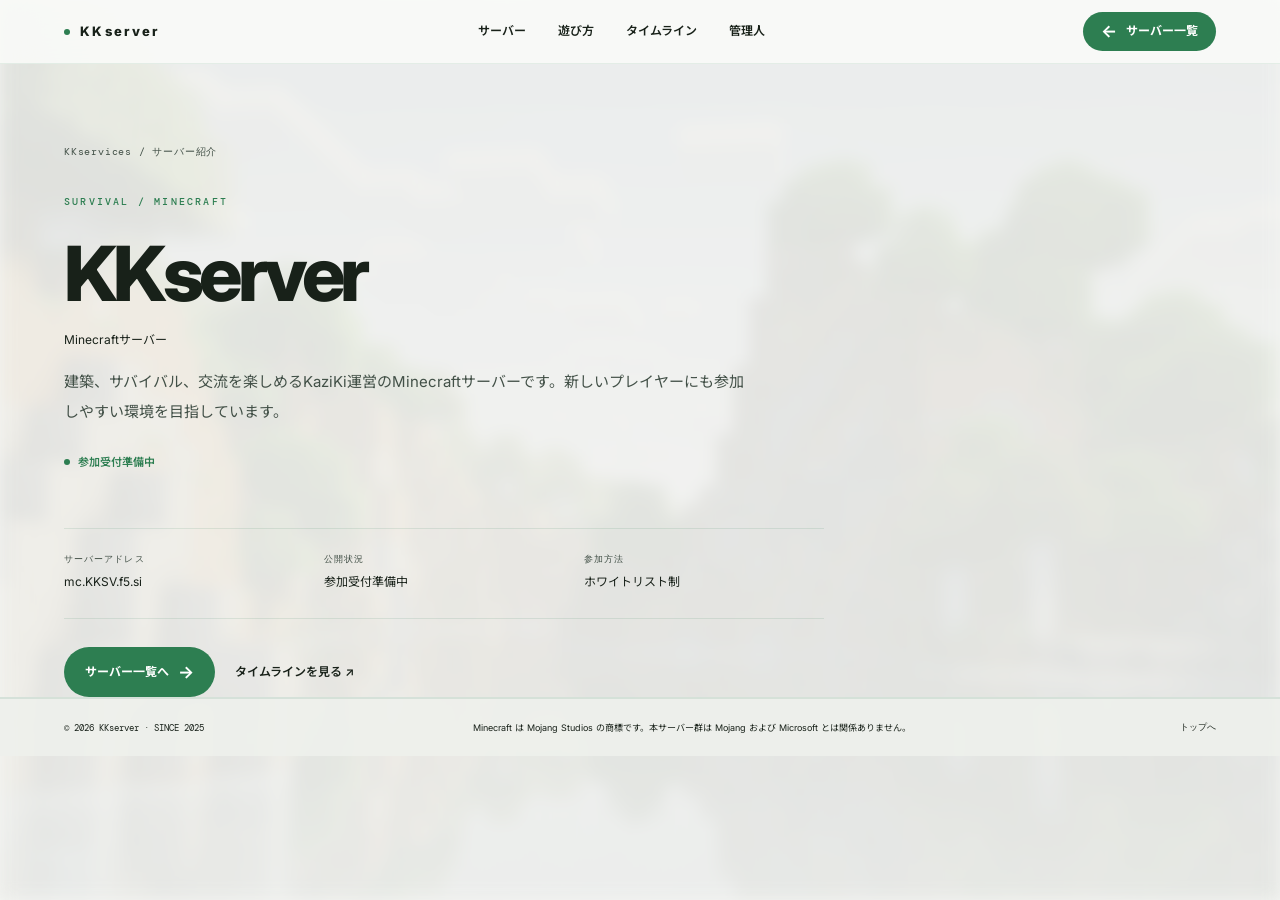
==== KKserver/index.html @ ba11d79d "Refactor code structure for improved readability and maintainability" ====
<!DOCTYPE html>
<html lang="ja">
<head>
  <meta charset="UTF-8">
  <meta name="viewport" content="width=device-width, initial-scale=1.0">
  <meta name="theme-color" content="#F4F5F2">
  <meta name="description" content="KKserver — Minecraftサーバー紹介">
  <title>KKserver — Minecraftサーバー</title>
  <link rel="preconnect" href="https://fonts.googleapis.com">
  <link rel="preconnect" href="https://fonts.gstatic.com" crossorigin>
  <link href="https://fonts.googleapis.com/css2?family=DM+Mono:wght@400;500&family=Inter:wght@400;500;600;700;800&family=Noto+Sans+JP:wght@400;500;600;700;800&display=swap" rel="stylesheet">
  <link rel="stylesheet" href="../style.css">
</head>
<body>
  <div class="site-background" aria-hidden="true"></div>
  <header class="site-header">
    <a class="brand" href="../index.html#top" aria-label="KKserver ホーム"><span></span>KKserver</a>
    <button class="menu-toggle" type="button" aria-label="メニューを開く" aria-expanded="false"><i></i><i></i></button>
    <nav class="main-nav" aria-label="メインナビゲーション">
      <a href="../index.html#servers">サーバー</a>
      <a href="../index.html#services">遊び方</a>
      <a href="../index.html#timeline">タイムライン</a>
      <a href="../index.html#admin">管理人</a>
    </nav>
    <a class="header-cta" href="../index.html#servers"><span class="chat-icon">←</span> サーバー一覧</a>
  </header>
  <main class="content-wrap service-detail">
    <div class="service-detail-breadcrumb"><a href="../index.html#top">KKservices</a> / サーバー紹介</div>
    <div class="service-detail-copy">
      <span class="section-kicker">SURVIVAL / MINECRAFT</span>
      <h1>KKserver</h1>
      <span class="service-type">Minecraftサーバー</span>
      <p>建築、サバイバル、交流を楽しめるKaziKi運営のMinecraftサーバーです。新しいプレイヤーにも参加しやすい環境を目指しています。</p>
      <div class="service-detail-status"><span class="status-dot"></span>参加受付準備中</div>
      <dl class="service-detail-info">
        <div><dt>サーバーアドレス</dt><dd>mc.KKSV.f5.si</dd></div>
        <div><dt>公開状況</dt><dd>参加受付準備中</dd></div>
        <div><dt>参加方法</dt><dd>ホワイトリスト制</dd></div>
      </dl>
      <div class="service-detail-actions">
        <a class="primary-button" href="../index.html#servers">サーバー一覧へ <span>→</span></a>
        <a class="text-link" href="../index.html#timeline">タイムラインを見る ↗</a>
      </div>
    </div>
  </main>
  <footer class="site-footer">
    <div class="footer-bottom content-wrap"><span>© 2026 KKserver · SINCE 2025</span><span>Minecraft は Mojang Studios の商標です。本サーバー群は Mojang および Microsoft とは関係ありません。</span><a href="../index.html#top">トップへ</a></div>
  </footer>
  <script src="../script.js"></script>
</body>
</html>
---- style.css ----
/* ==================================================
   KKServices - ベース設定
   ================================================== */

:root {
  --bg: #f4f5f2;
  --panel: transparent;
  --line: rgba(45, 126, 81, 0.12);
  --text: rgb(var(--dynamic-text, 255 255 255));
  --muted: rgb(var(--dynamic-muted, 238 243 239));
  --soft: rgb(var(--dynamic-soft, 221 229 223));
  --accent: #2d7e51;
  --background-blur: 0px;
  --background-opacity: 0;
  --dynamic-text: 255 255 255;
  --dynamic-muted: 238 243 239;
  --dynamic-soft: 221 229 223;
  --text-shadow-alpha: 0.42;
  --mono: "DM Mono", monospace;
  --sans: "Inter", "Noto Sans JP", sans-serif;
  --content: 100%;
}

* {
  box-sizing: border-box;
}

html {
  scroll-behavior: smooth;
  scroll-padding-top: 90px;
}

body {
  margin: 0;
  overflow-x: hidden;

  color: var(--text);
  background: var(--bg);

  font-family: var(--sans);
  font-size: 14px;
  line-height: 1.9;
  text-shadow:
    0 2px 12px rgba(8, 20, 12, var(--text-shadow-alpha));
}

a {
  color: inherit;
  text-decoration: none;
}

a:focus-visible,
button:focus-visible {
  outline: 2px solid var(--accent);
  outline-offset: 4px;
}

/* ==================================================
   背景
   ================================================== */

.site-background {
  position: fixed;
  inset: 0;
  z-index: -1;

  pointer-events: none;
  opacity: 1;

  background:
    linear-gradient(
      180deg,
      rgba(248, 249, 247, 0.08) 0%,
      rgba(244, 245, 242, 0.12) 80%,
      rgba(238, 240, 236, 0.28) 100%
    ),
    url("assets/background.png") center 30% / cover no-repeat;
  filter: blur(var(--background-blur));
  transition: filter 0.12s linear;
}

.site-background::after {
  content: "";

  position: absolute;
  inset: 0;

  background: #f4f5f2;
  opacity: var(--background-opacity);
  transition: opacity 0.12s linear;
}

/* ==================================================
   ヘッダー
   ================================================== */

.site-header {
  position: sticky;
  top: 0;
  z-index: 20;

  height: 64px;
  padding-inline: 5vw;

  display: flex;
  align-items: center;
  justify-content: space-between;
  gap: 30px;

  background: rgba(250, 251, 249, 0.88);
  border-bottom: 1px solid rgba(45, 126, 81, 0.10);
  backdrop-filter: blur(18px);
}

.brand {
  display: inline-flex;
  align-items: center;
  gap: 10px;

  font-size: 13px;
  font-weight: 800;
  letter-spacing: 0.18em;
  white-space: nowrap;
}

.brand span,
.status-dot {
  display: inline-block;

  width: 6px;
  height: 6px;

  flex: 0 0 auto;
  border-radius: 50%;
  background: var(--accent);
}

.main-nav {
  display: flex;
  align-items: center;
  gap: 32px;

  margin-left: auto;
  margin-right: auto;
}

.main-nav a,
.text-link {
  color: #ffffff;
  font-size: 12px;
  font-weight: 600;
  transition: color 0.2s;
}

.main-nav a:hover,
.text-link:hover {
  color: var(--accent);
}

.header-cta,
.primary-button {
  display: inline-flex;
  align-items: center;
  justify-content: center;
  gap: 9px;

  min-width: 145px;
  padding: 8px 18px;

  color: #ffffff;
  background: #2d7e51;
  border-radius: 99px;

  font-size: 12px;
  font-weight: 700;
  white-space: nowrap;
  transition:
    transform 0.2s,
    background 0.2s;
}

.header-cta {
  min-width: 0;
}

.header-cta:hover,
.primary-button:hover {
  transform: translateY(-2px);
  background: #3b9665;
}

.chat-icon {
  font-size: 17px;
  line-height: 1;
}

.menu-toggle {
  display: none;

  padding: 8px;

  border: 0;
  background: none;
}

.menu-toggle i {
  display: block;

  width: 22px;
  height: 1px;
  margin: 6px;

  background: #172016;
}

.content-wrap {
  width: 100%;
  margin-inline: 0;
  padding-inline: 5vw;
}

/* ==================================================
   ヒーロー
   ================================================== */

.hero {
  min-height: calc(100svh - 64px);
  padding-top: clamp(48px, 12vh, 120px);
}

.hero-copy {
  max-width: 680px;
  color: #ffffff;
  text-shadow: 0 2px 14px rgba(8, 20, 12, 0.38);
}

.hero-copy h1,
.hero-copy .hero-lead,
.hero-copy .hero-stats,
.hero-copy .hero-stats span,
.hero-copy .text-link {
  color: #ffffff;
}

.hero-copy .eyebrow-pill {
  color: #ffffff;
  background: rgba(24, 33, 25, 0.38);
  border-color: rgba(255, 255, 255, 0.42);
}

.hero-copy .eyebrow-pill b {
  color: rgba(255, 255, 255, 0.72);
}

.eyebrow-pill {
  display: inline-flex;
  align-items: center;
  gap: 10px;

  padding: 3px 12px;

  color: #ffffff;
  background: rgba(24, 33, 25, 0.38);
  border: 1px solid rgba(255, 255, 255, 0.42);
  border-radius: 30px;

  font: 500 10px var(--mono);
  letter-spacing: 0.13em;
}

.eyebrow-pill .status-dot {
  width: 5px;
  height: 5px;
}

.eyebrow-pill b {
  color: #98a098;
}

h1 {
  margin: 30px 0 12px;

  font-size: clamp(72px, 9vw, 112px);
  line-height: 1;
  letter-spacing: -0.075em;
  font-weight: 800;
}

.hero-lead {
  max-width: 660px;

  color: #ffffff;
  font-size: clamp(15px, 1.2vw, 18px);
  line-height: 2.05;
}

.hero-actions {
  display: flex;
  align-items: center;
  gap: 24px;

  margin-top: clamp(28px, 4vh, 42px);
}

.primary-button {
  min-width: 145px;
  padding: 9px 21px;
}

.primary-button span {
  font-size: 17px;
}

.hero-stats {
  display: flex;
  gap: clamp(60px, 8vw, 120px);

  max-width: 620px;
  margin-top: clamp(42px, 7vh, 72px);
  padding-top: 24px;

  border-top: 1px solid var(--line);
}

.hero-stats div {
  display: flex;
  flex-direction: column;
}

.hero-stats strong {
  font-size: clamp(30px, 3vw, 38px);
  line-height: 1.25;
  letter-spacing: -0.04em;
}

.hero-stats strong small {
  margin-left: 4px;

  font-size: 11px;
  font-weight: 500;
}

.hero-stats span {
  margin-top: 5px;

  color: var(--muted);
  font-size: 11px;
}

/* ==================================================
   共通セクション
   ================================================== */

.section {
  margin-bottom: 140px;
  padding-top: 30px;
}

.section-heading {
  display: grid;
  grid-template-columns: 1.2fr 0.8fr;
  align-items: end;
  gap: 24px;

  padding-bottom: 24px;
  border-bottom: 1px solid var(--line);
}

.section-kicker {
  color: var(--accent);
  font: 500 10px var(--mono);
  letter-spacing: 0.22em;
}

.section-heading h2 {
  margin: 8px 0 0;

  font-size: clamp(24px, 3vw, 30px);
  line-height: 1.45;
  letter-spacing: -0.035em;
}

.section-heading > p {
  margin: 0 0 2px;

  color: var(--muted);
  font-size: 12px;
  line-height: 1.9;
}

/* ==================================================
   サーバー一覧
   ================================================== */

.server-list {
  margin-top: 32px;
  border-top: 1px solid var(--line);
}

.server-row {
  padding: 25px 0 24px;
  border-bottom: 1px solid var(--line);
}

.server-row:last-child {
  border-bottom: 0;
}

.server-title {
  display: flex;
  align-items: center;
  gap: 12px;
}

.server-title h3 {
  display: flex;
  align-items: center;
  gap: 11px;

  margin: 0;

  font-size: 18px;
  font-weight: 600;
}

.server-title h3 .status-dot {
  width: 6px;
  height: 6px;
}

.server-type {
  color: var(--muted);
  font-size: 11px;
}

.server-status {
  margin-left: auto;

  color: var(--accent);
  font-size: 11px;
  font-weight: 600;
}

.server-row > p,
.timeline-row > p {
  max-width: 760px;
  margin: 12px 0 10px;

  color: #ffffff;
  font-size: 13px;
  line-height: 1.9;
}

.server-meta {
  display: flex;
  flex-wrap: wrap;
  gap: 24px;

  color: #ffffff;
  font: 10px var(--mono);
}

/* ==================================================
   サービスカード
   ================================================== */

.services-section {
  margin-bottom: 150px;
}

.service-grid {
  display: grid;
  grid-template-columns: repeat(3, 1fr);
  gap: 16px;

  margin-top: 32px;
}

.service-card {
  display: flex;
  flex-direction: column;

  min-height: 250px;
  padding: 22px;

  background: rgba(255, 255, 255, 0.28);
  border: 1px solid var(--line);
  border-radius: 8px;
  transition:
    border-color 0.2s,
    background 0.2s,
    transform 0.2s;
}

.service-card:hover {
  transform: translateY(-3px);
  background: rgba(255, 255, 255, 0.48);
  border-color: rgba(45, 126, 81, 0.45);
}

.service-card-top {
  display: flex;
  align-items: center;
  justify-content: space-between;
  gap: 12px;
}

.service-card .server-status.is-offline {
  color: var(--muted);
}

.card-icon {
  color: #2d7e51;
  font-size: 18px;
}

.service-card h3 {
  margin: 16px 0 2px;

  font-size: 17px;
  letter-spacing: 0.04em;
}

.service-type {
  color: var(--muted);
  font-size: 10px;
}

.service-card p {
  margin: 14px 0 18px;

  color: var(--muted);
  font-size: 12px;
  line-height: 1.9;
}

.card-bottom {
  display: flex;
  align-items: center;
  justify-content: space-between;

  margin-top: auto;
  padding-top: 12px;

  border-top: 1px solid var(--line);
  font-size: 11px;
}

.card-bottom small {
  color: #eef3ef;
  font: 9px var(--mono);
  letter-spacing: 0.1em;
}

/* ==================================================
   サービス詳細
   ================================================== */

.service-detail {
  min-height: 60vh;
  padding-top: clamp(54px, 9vh, 100px);
}

.service-detail-breadcrumb {
  color: var(--muted);
  font: 10px var(--mono);
  letter-spacing: 0.08em;
}

.service-detail-breadcrumb a:hover {
  color: var(--accent);
}

.service-detail-copy {
  max-width: 760px;
  margin-top: 28px;
}

.service-detail-copy h1 {
  margin: 18px 0 14px;

  font-size: clamp(42px, 7vw, 76px);
  line-height: 1.1;
  letter-spacing: -0.06em;
}

.service-detail-copy .service-type {
  display: block;
  font-size: 12px;
}

.service-detail-copy > p {
  max-width: 680px;

  color: var(--muted);
  font-size: 15px;
  line-height: 2;
}

.service-detail-status {
  display: inline-flex;
  align-items: center;
  gap: 8px;

  margin-top: 10px;

  color: var(--accent);
  font-size: 11px;
  font-weight: 600;
}

.service-detail-status .status-dot.is-offline {
  background: #8c938d;
}

.service-detail-info {
  display: grid;
  grid-template-columns: repeat(3, 1fr);
  gap: 20px;

  margin-top: 54px;
  padding: 24px 0;

  border-top: 1px solid var(--line);
  border-bottom: 1px solid var(--line);
}

.service-detail-info div {
  display: flex;
  flex-direction: column;
  gap: 5px;
}

.service-detail-info dt {
  color: var(--muted);
  font: 9px var(--mono);
  letter-spacing: 0.12em;
}

.service-detail-info dd {
  margin: 0;
  font-size: 12px;
}

.service-detail-actions {
  display: flex;
  flex-wrap: wrap;
  align-items: center;
  gap: 20px;

  margin-top: 28px;
}

.service-detail-actions .text-link {
  color: var(--text);
}

/* ==================================================
   タイムライン
   ================================================== */

.timeline-section {
  margin-bottom: 150px;
}

.timeline-list {
  margin-top: 32px;
  border-top: 1px solid var(--line);
}

.timeline-row {
  padding: 20px 0 21px;
  border-bottom: 1px solid var(--line);
}

.timeline-row:last-child {
  border-bottom: 0;
}

.timeline-top {
  display: flex;
  align-items: center;
  justify-content: space-between;
  gap: 20px;
}

.timeline-top h3 {
  margin: 0;

  font-size: 14px;
  font-weight: 600;
}

.timeline-top time {
  color: #ffffff;
  font: 10px var(--mono);
  white-space: nowrap;
}

.tag {
  display: inline-block;
  vertical-align: 1px;

  margin-left: 8px;
  padding: 0 8px;

  color: #ffffff;
  border: 1px solid rgba(255, 255, 255, 0.55);
  border-radius: 20px;

  font-size: 9px;
  font-weight: 500;
}

.tag.active,
.tag.accepting {
  color: #256b45;
  border-color: rgba(45, 126, 81, 0.55);
}

.timeline-row > p {
  max-width: 850px;
  margin: 8px 0 0;
}

/* ==================================================
   管理人
   ================================================== */

.admin-section {
  margin-bottom: 95px;
}

.admin-card {
  display: grid;
  grid-template-columns: 0.8fr 1.2fr;
  gap: 38px;

  margin-top: 32px;
  padding: 36px 0;

  border-top: 1px solid var(--line);
  border-bottom: 1px solid var(--line);
}

.avatar {
  display: block;

  width: 52px;
  height: 52px;
  margin-bottom: 14px;

  border: 1px solid rgba(45, 126, 81, 0.16);
  border-radius: 4px;
  background: #e7ece7;
  object-fit: cover;
}

.admin-profile h3 {
  margin: 0;
  font-size: 18px;
}

.admin-role {
  display: block;
  margin-top: 2px;

  color: var(--accent);
  font: 10px var(--mono);
}

.admin-profile dl {
  display: grid;
  gap: 9px;

  margin: 26px 0 0;
  padding-top: 18px;

  border-top: 1px solid var(--line);
}

.admin-profile dl div {
  display: grid;
  grid-template-columns: 48px 1fr;
  gap: 10px;

  font-size: 11px;
}

.admin-profile dt {
  color: var(--soft);
}

.admin-profile dd {
  margin: 0;
  color: #ffffff;
}

.admin-message {
  color: #ffffff;
  font-size: 12px;
  line-height: 2.05;
}

.admin-message > p {
  margin: 0 0 20px;
}

.admin-message blockquote {
  margin: 0 0 28px;
  padding: 0 0 0 24px;

  color: #ffffff;
  border-left: 1px solid var(--accent);

  font-size: 14px;
  font-weight: 600;
  line-height: 1.8;
}

.social-pills {
  display: flex;
  flex-wrap: wrap;
  gap: 8px;
}

.social-pills a {
  padding: 4px 12px;

  color: #ffffff;
  border: 1px solid rgba(255, 255, 255, 0.55);
  border-radius: 30px;

  font-size: 10px;
  transition:
    border 0.2s,
    color 0.2s;
}

.social-pills a:hover {
  color: var(--accent);
  border-color: var(--accent);
}

/* ==================================================
   フッター
   ================================================== */

.site-footer {
  background: rgba(238, 240, 236, 0.92);
  border-top: 1px solid var(--line);
}

.footer-main {
  display: grid;
  grid-template-columns: 1.7fr 1fr 1fr 1fr;
  gap: 42px;

  padding-top: 54px;
  padding-bottom: 48px;
}

.footer-about p {
  max-width: 300px;
  margin-top: 18px;

  color: var(--muted);
  font-size: 11px;
  line-height: 2;
}

.footer-column {
  display: flex;
  flex-direction: column;
  gap: 10px;
}

.footer-column h4 {
  margin: 0 0 4px;

  color: #ffffff;
  font-size: 11px;
  font-weight: 500;
}

.footer-column a {
  color: #ffffff;
  font-size: 11px;
}

.footer-column a:hover {
  color: var(--accent);
}

.footer-bottom {
  display: flex;
  align-items: center;
  justify-content: space-between;
  gap: 20px;

  min-height: 58px;

  color: #ffffff;
  border-top: 1px solid var(--line);
  font: 9px var(--mono);
}

.footer-bottom span:nth-child(2) {
  font-family: var(--sans);
  font-size: 9px;
  text-align: center;
}

.footer-bottom a {
  white-space: nowrap;
}

/* ==================================================
   テキスト色の統一
   ================================================== */

.main-nav a,
.text-link,
.hero-copy,
.hero-copy h1,
.hero-copy .hero-lead,
.hero-copy .hero-stats,
.hero-copy .hero-stats span,
.eyebrow-pill,
.eyebrow-pill b,
.hero-lead,
.hero-stats span,
.section-heading h2,
.section-heading > p,
.server-type,
.server-row > p,
.server-meta,
.service-card h3,
.service-card p,
.service-type,
.card-bottom,
.card-bottom small,
.community-notes p,
.timeline-top h3,
.timeline-top time,
.tag,
.timeline-row > p,
.admin-profile h3,
.admin-profile dd,
.admin-message,
.admin-message blockquote,
.social-pills a,
.footer-about p,
.footer-column h4,
.footer-column a,
.footer-bottom,
.footer-bottom span {
  color: var(--text);
}

/* ==================================================
   レスポンシブ - タブレット・スマートフォン
   ================================================== */

@media (max-width: 760px) {
  .site-header {
    height: 60px;
    padding-inline: 5%;
    gap: 10px;
  }

  .menu-toggle {
    display: block;
    order: 3;
    margin-left: 2px;
  }

  .header-cta {
    margin-left: auto;
    padding: 7px 12px;
    font-size: 10px;
  }

  .main-nav {
    display: none;

    position: absolute;
    top: 59px;
    left: 0;
    right: 0;

    flex-direction: column;
    align-items: flex-start;
    gap: 14px;

    padding: 18px 5% 22px;

    background: rgba(250, 251, 249, 0.97);
    border-bottom: 1px solid var(--line);
  }

  .main-nav.is-open {
    display: flex;
  }

  .hero {
    min-height: calc(100svh - 60px);
    padding-top: 70px;
  }

  .hero-lead {
    font-size: 14px;
  }

  .hero-actions {
    flex-wrap: wrap;
    gap: 17px;
  }

  .hero-stats {
    gap: clamp(30px, 10vw, 75px);
  }

  .section {
    margin-bottom: 105px;
  }

  .section-heading {
    grid-template-columns: 1fr;
    gap: 12px;
  }

  .section-heading > p {
    max-width: 520px;
  }

  .service-grid {
    grid-template-columns: 1fr;
  }

  .service-card {
    min-height: 220px;
  }

  .service-detail {
    padding-top: 52px;
  }

  .service-detail-info {
    grid-template-columns: 1fr;
    gap: 16px;
    margin-top: 38px;
  }

  .admin-card {
    grid-template-columns: 1fr;
    gap: 26px;
    padding: 25px 0;
  }

  .footer-main {
    grid-template-columns: 1fr 1fr;
    gap: 32px 22px;
  }

  .footer-about {
    grid-column: 1 / -1;
  }

  .footer-bottom {
    flex-wrap: wrap;
    justify-content: flex-start;
    padding-block: 16px;
  }

  .footer-bottom span:nth-child(2) {
    width: 100%;
    order: 3;
    text-align: left;
  }
}

/* ==================================================
   レスポンシブ - 小型スマートフォン
   ================================================== */

@media (max-width: 420px) {
  .brand {
    font-size: 12px;
  }

  .header-cta {
    width: 34px;
    height: 34px;
    gap: 0;
    padding: 0;
    font-size: 0;
  }

  .chat-icon {
    font-size: 19px;
  }

  h1 {
    font-size: 58px;
  }

  .hero {
    min-height: calc(100svh - 60px);
    padding-top: 48px;
  }

  .hero-stats {
    justify-content: space-between;
    gap: 15px;
  }

  .server-title {
    flex-wrap: wrap;
  }

  .server-status {
    margin-left: auto;
  }

  .timeline-top {
    flex-direction: column;
    align-items: flex-start;
    gap: 5px;
  }
}

/* ==================================================
   アクセシビリティ - モーション設定
   ================================================== */

@media (prefers-reduced-motion: reduce) {
  html {
    scroll-behavior: auto;
  }

  *,
  *::before,
  *::after {
    transition-duration: 0.01ms !important;
    animation-duration: 0.01ms !important;
  }
}
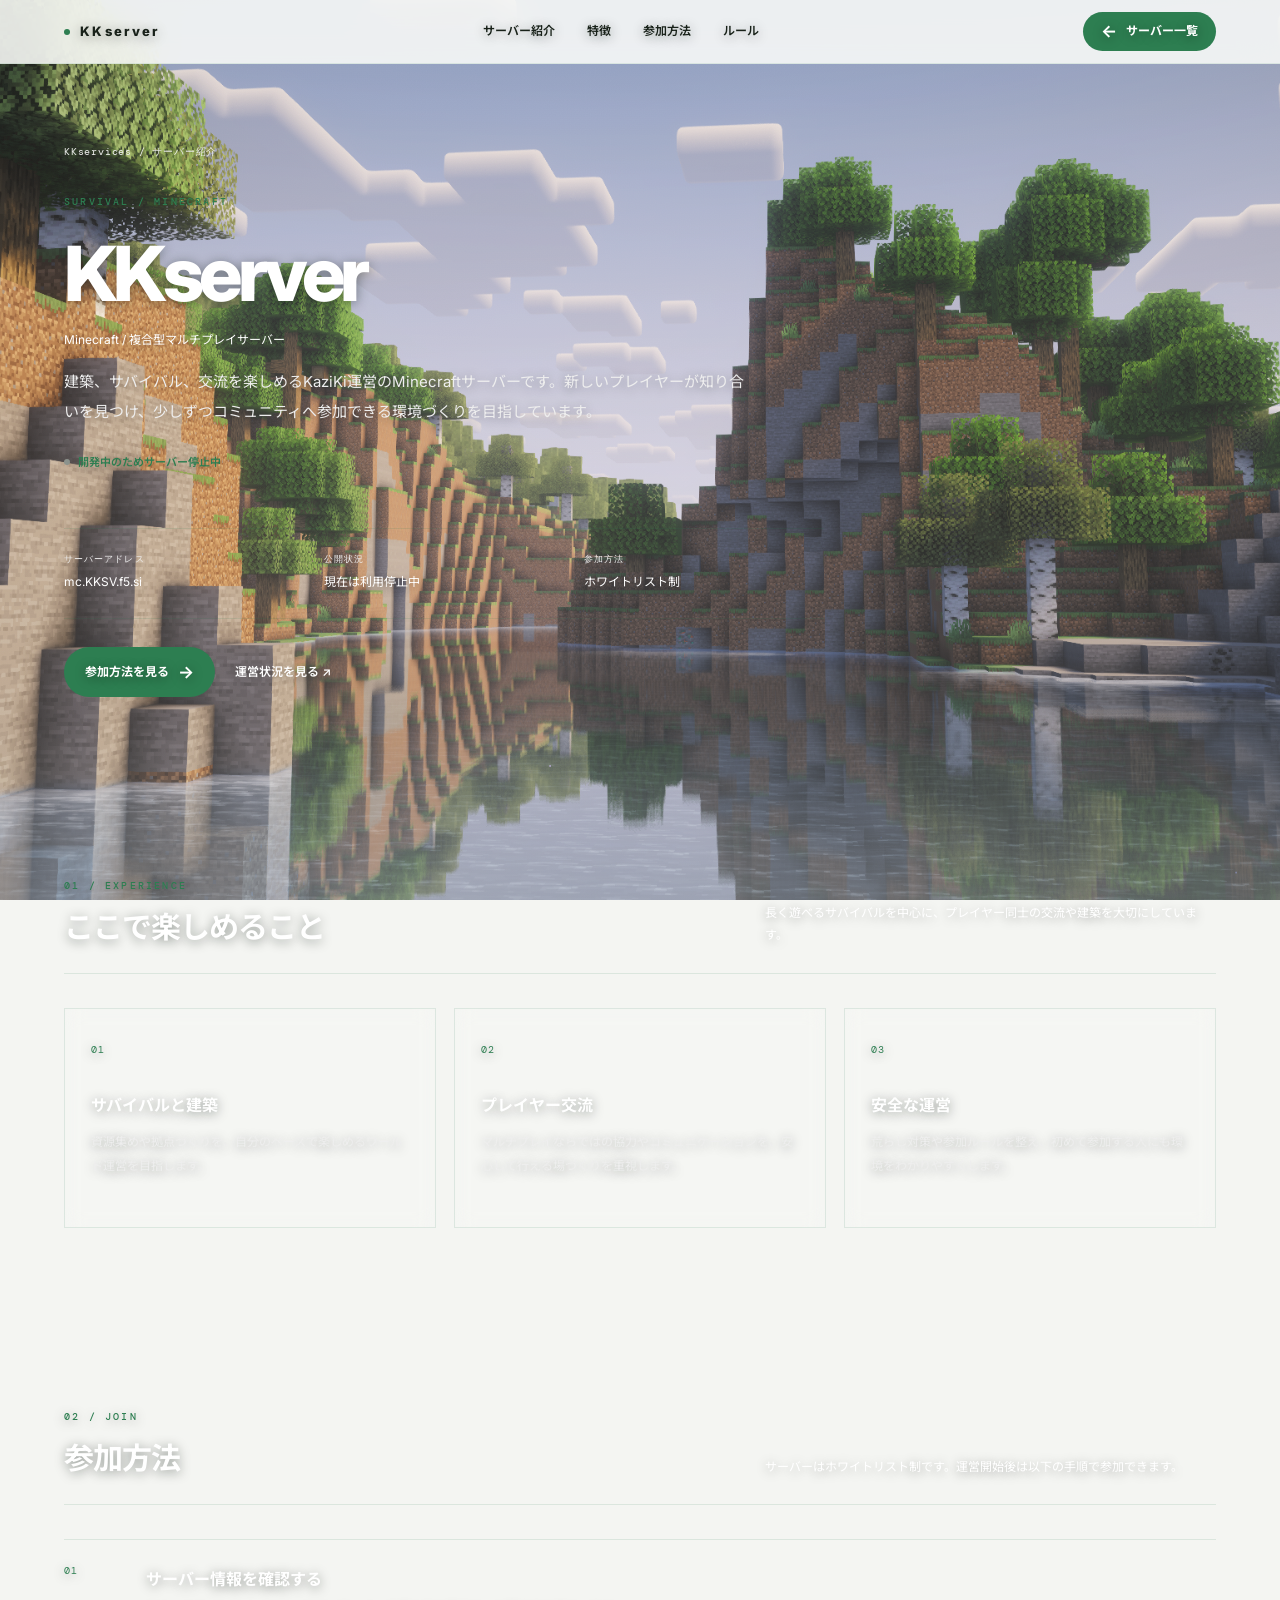
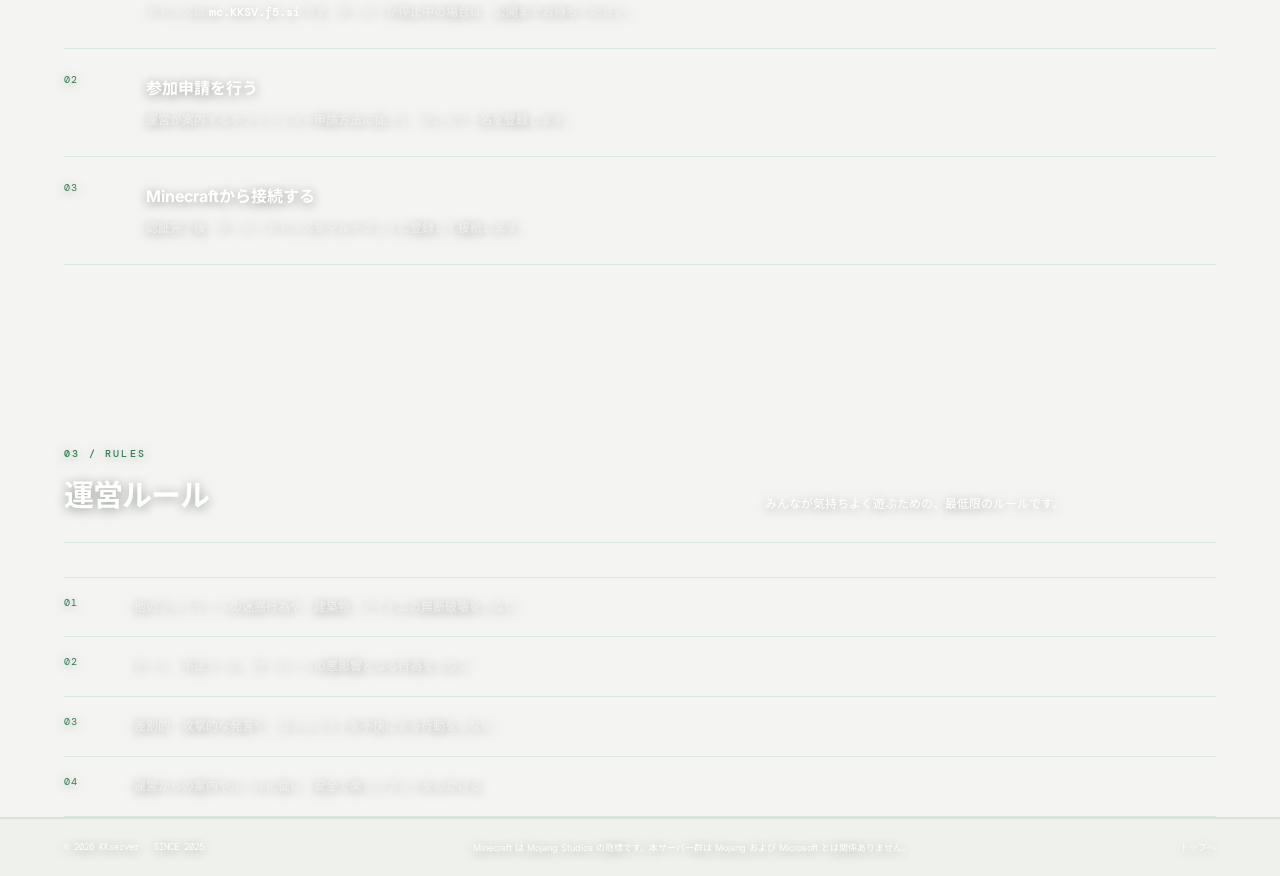
==== commit 30655ee8: "サービス紹介ページの内容を更新し、利用開始方法や運営ルールを追加" ====
--- a/KKserver/index.html
+++ b/KKserver/index.html
@@ -17,31 +17,68 @@
     <a class="brand" href="../index.html#top" aria-label="KKserver ホーム"><span></span>KKserver</a>
     <button class="menu-toggle" type="button" aria-label="メニューを開く" aria-expanded="false"><i></i><i></i></button>
     <nav class="main-nav" aria-label="メインナビゲーション">
-      <a href="../index.html#servers">サーバー</a>
-      <a href="../index.html#services">遊び方</a>
-      <a href="../index.html#timeline">タイムライン</a>
-      <a href="../index.html#admin">管理人</a>
+      <a href="#about">サーバー紹介</a>
+      <a href="#features">特徴</a>
+      <a href="#join">参加方法</a>
+      <a href="#rules">ルール</a>
     </nav>
     <a class="header-cta" href="../index.html#servers"><span class="chat-icon">←</span> サーバー一覧</a>
   </header>
   <main class="content-wrap service-detail">
     <div class="service-detail-breadcrumb"><a href="../index.html#top">KKservices</a> / サーバー紹介</div>
-    <div class="service-detail-copy">
+    <div class="service-detail-copy" id="about">
       <span class="section-kicker">SURVIVAL / MINECRAFT</span>
       <h1>KKserver</h1>
-      <span class="service-type">Minecraftサーバー</span>
-      <p>建築、サバイバル、交流を楽しめるKaziKi運営のMinecraftサーバーです。新しいプレイヤーにも参加しやすい環境を目指しています。</p>
-      <div class="service-detail-status"><span class="status-dot"></span>参加受付準備中</div>
+      <span class="service-type">Minecraft / 複合型マルチプレイサーバー</span>
+      <p>建築、サバイバル、交流を楽しめるKaziKi運営のMinecraftサーバーです。新しいプレイヤーが知り合いを見つけ、少しずつコミュニティへ参加できる環境づくりを目指しています。</p>
+      <div class="service-detail-status"><span class="status-dot is-offline"></span>開発中のためサーバー停止中</div>
       <dl class="service-detail-info">
         <div><dt>サーバーアドレス</dt><dd>mc.KKSV.f5.si</dd></div>
-        <div><dt>公開状況</dt><dd>参加受付準備中</dd></div>
+        <div><dt>公開状況</dt><dd>現在は利用停止中</dd></div>
         <div><dt>参加方法</dt><dd>ホワイトリスト制</dd></div>
       </dl>
       <div class="service-detail-actions">
-        <a class="primary-button" href="../index.html#servers">サーバー一覧へ <span>→</span></a>
-        <a class="text-link" href="../index.html#timeline">タイムラインを見る ↗</a>
+        <a class="primary-button" href="#join">参加方法を見る <span>→</span></a>
+        <a class="text-link" href="../index.html#timeline">運営状況を見る ↗</a>
       </div>
     </div>
+
+    <section class="service-detail-section" id="features" aria-labelledby="features-title">
+      <div class="section-heading">
+        <div><span class="section-kicker">01 / EXPERIENCE</span><h2 id="features-title">ここで楽しめること</h2></div>
+        <p>長く遊べるサバイバルを中心に、プレイヤー同士の交流や建築を大切にしています。</p>
+      </div>
+      <div class="kk-feature-grid">
+        <article><span>01</span><h3>サバイバルと建築</h3><p>資源集めや拠点づくりを、自分のペースで楽しめるワールド運営を目指します。</p></article>
+        <article><span>02</span><h3>プレイヤー交流</h3><p>マルチプレイならではの協力やコミュニケーションを、安心して行える場づくりを重視します。</p></article>
+        <article><span>03</span><h3>安全な運営</h3><p>荒らし対策や参加ルールを整え、初めて参加する人にも環境をわかりやすくします。</p></article>
+      </div>
+    </section>
+
+    <section class="service-detail-section" id="join" aria-labelledby="join-title">
+      <div class="section-heading">
+        <div><span class="section-kicker">02 / JOIN</span><h2 id="join-title">参加方法</h2></div>
+        <p>サーバーはホワイトリスト制です。運営開始後は以下の手順で参加できます。</p>
+      </div>
+      <ol class="kk-join-list">
+        <li><span>01</span><div><h3>サーバー情報を確認する</h3><p>アドレスは <strong>mc.KKSV.f5.si</strong> です。サーバーが停止中の場合は、公開までお待ちください。</p></div></li>
+        <li><span>02</span><div><h3>参加申請を行う</h3><p>運営が案内するホワイトリスト申請方法に従って、プレイヤー名を登録します。</p></div></li>
+        <li><span>03</span><div><h3>Minecraftから接続する</h3><p>認証完了後、サーバーアドレスをマルチプレイに登録して接続します。</p></div></li>
+      </ol>
+    </section>
+
+    <section class="service-detail-section" id="rules" aria-labelledby="rules-title">
+      <div class="section-heading">
+        <div><span class="section-kicker">03 / RULES</span><h2 id="rules-title">運営ルール</h2></div>
+        <p>みんなが気持ちよく遊ぶための、最低限のルールです。</p>
+      </div>
+      <div class="kk-rules">
+        <p><span>01</span>他のプレイヤーへの迷惑行為や、建築物・アイテムの無断破壊をしない</p>
+        <p><span>02</span>チート、不正ツール、サーバーへの悪影響となる行為をしない</p>
+        <p><span>03</span>差別的・攻撃的な発言や、コミュニティを不快にする行動をしない</p>
+        <p><span>04</span>運営からの案内やルールに従い、安全で楽しいプレイを心がける</p>
+      </div>
+    </section>
   </main>
   <footer class="site-footer">
     <div class="footer-bottom content-wrap"><span>© 2026 KKserver · SINCE 2025</span><span>Minecraft は Mojang Studios の商標です。本サーバー群は Mojang および Microsoft とは関係ありません。</span><a href="../index.html#top">トップへ</a></div>
--- a/style.css
+++ b/style.css
@@ -653,6 +653,90 @@
 
 .service-detail-actions .text-link {
   color: var(--text);
+}
+
+.service-detail-section {
+  margin-top: clamp(88px, 12vw, 150px);
+  padding-top: 24px;
+  scroll-margin-top: 88px;
+}
+
+.kk-feature-grid {
+  display: grid;
+  grid-template-columns: repeat(3, 1fr);
+  gap: 18px;
+  margin-top: 34px;
+}
+
+.kk-feature-grid article {
+  min-height: 220px;
+  padding: 26px;
+  border: 1px solid var(--line);
+  background: rgba(250, 251, 249, 0.12);
+  backdrop-filter: blur(10px);
+}
+
+.kk-feature-grid article > span,
+.kk-join-list > li > span,
+.kk-rules p > span {
+  color: var(--accent);
+  font: 10px var(--mono);
+  letter-spacing: 0.12em;
+}
+
+.kk-feature-grid h3,
+.kk-join-list h3 {
+  margin: 28px 0 10px;
+  font-size: 16px;
+}
+
+.kk-feature-grid p,
+.kk-join-list p {
+  margin: 0;
+  color: var(--muted);
+  font-size: 12px;
+  line-height: 2;
+}
+
+.kk-join-list {
+  margin: 34px 0 0;
+  padding: 0;
+  list-style: none;
+  border-top: 1px solid var(--line);
+}
+
+.kk-join-list > li {
+  display: grid;
+  grid-template-columns: 70px 1fr;
+  gap: 12px;
+  padding: 24px 0;
+  border-bottom: 1px solid var(--line);
+}
+
+.kk-join-list h3 {
+  margin: 0 0 5px;
+}
+
+.kk-join-list strong {
+  color: var(--text);
+  font-family: var(--mono);
+  font-weight: 500;
+}
+
+.kk-rules {
+  margin-top: 34px;
+  border-top: 1px solid var(--line);
+}
+
+.kk-rules p {
+  display: grid;
+  grid-template-columns: 70px 1fr;
+  margin: 0;
+  padding: 18px 0;
+  border-bottom: 1px solid var(--line);
+  color: var(--muted);
+  font-size: 12px;
+  line-height: 1.9;
 }
 
 /* ==================================================
@@ -958,6 +1042,15 @@
   color: var(--text);
 }
 
+.site-header .brand,
+.site-header .main-nav a {
+  color: #182119;
+}
+
+.site-header .main-nav a:hover {
+  color: var(--accent);
+}
+
 /* ==================================================
    レスポンシブ - タブレット・スマートフォン
    ================================================== */
@@ -1050,6 +1143,19 @@
     grid-template-columns: 1fr;
     gap: 16px;
     margin-top: 38px;
+  }
+
+  .kk-feature-grid {
+    grid-template-columns: 1fr;
+  }
+
+  .kk-feature-grid article {
+    min-height: 180px;
+  }
+
+  .kk-join-list > li,
+  .kk-rules p {
+    grid-template-columns: 48px 1fr;
   }
 
   .admin-card {
@@ -1124,9 +1230,14 @@
   }
 
   .timeline-top {
-    flex-direction: column;
+    flex-direction: row;
+    flex-wrap: wrap;
     align-items: flex-start;
-    gap: 5px;
+    gap: 5px 12px;
+  }
+
+  .timeline-top time {
+    margin-left: auto;
   }
 }
 
